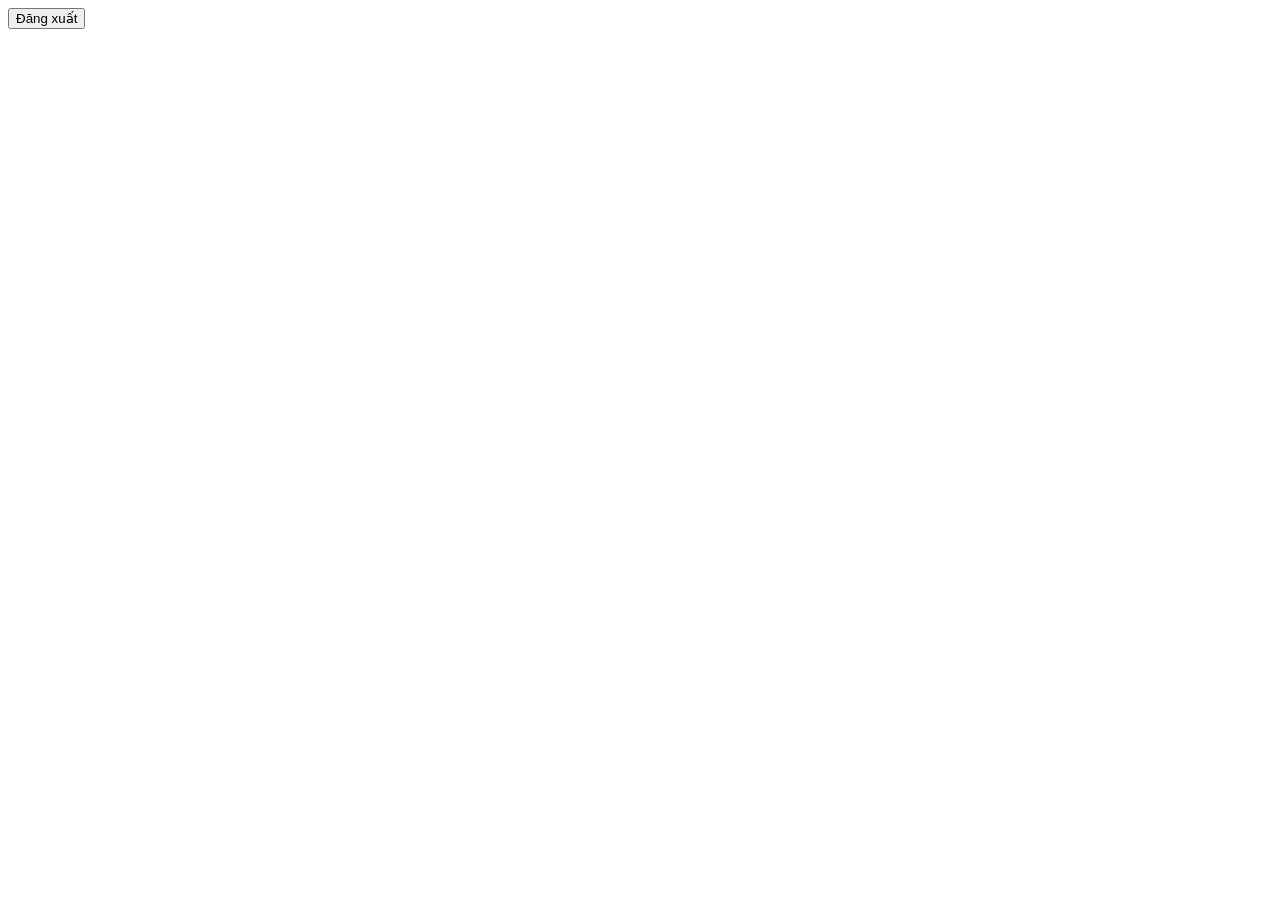
==== STRUCTURE_FINANCE/pages/admin.html @ 50f75bb6 "Add files via upload" ====
<!doctype html>
<html lang="vi">
  <head>
    <meta charset="UTF-8" />
    <meta name="viewport" content="width=device-width, initial-scale=1.0" />
    <title>Modal Đăng xuất</title>
    <style>
      .modal-overlay {
        display: none;
        position: fixed;
        top: 0;
        left: 0;
        width: 100%;
        height: 100%;
        background: rgba(0, 0, 0, 0.5);
        justify-content: center;
        align-items: center;
      }

      .modal {
        background: #fff;
        padding: 20px;
        border-radius: 8px;
        text-align: center;
        width: 300px;
        box-shadow: 0 4px 10px rgba(0, 0, 0, 0.3);
      }

      .modal button {
        margin: 10px;
        padding: 8px 16px;
        border: none;
        border-radius: 4px;
        cursor: pointer;
      }

      .confirm {
        background: #e74c3c;
        color: #fff;
      }

      .cancel {
        background: #bdc3c7;
      }
    </style>
  </head>
  <body>
    <button id="btn" type="submit">Đăng xuất</button>

    <div class="modal-overlay" id="modal">
      <div class="modal">
        <p>Bạn có chắc chắn muốn đăng xuất?</p>
        <button class="confirm" id="confirmBtn">Đăng xuất</button>
        <button class="cancel" id="cancelBtn">Hủy</button>
      </div>
    </div>

    <script>
      const btn = document.getElementById("btn");
      const modal = document.getElementById("modal");
      const confirmBtn = document.getElementById("confirmBtn");
      const cancelBtn = document.getElementById("cancelBtn");

      // Mở modal
      btn.addEventListener("click", () => {
        modal.style.display = "flex";
      });

      // Xác nhận đăng xuất
      confirmBtn.addEventListener("click", () => {
        modal.style.display = "none";
        console.log("Đã đăng xuất!");
        setTimeout(() => {
          window.location.href = "./login.html";
        }, 1500);
      });

      // Hủy
      cancelBtn.addEventListener("click", () => {
        modal.style.display = "none";
      });
    </script>
  </body>
</html>
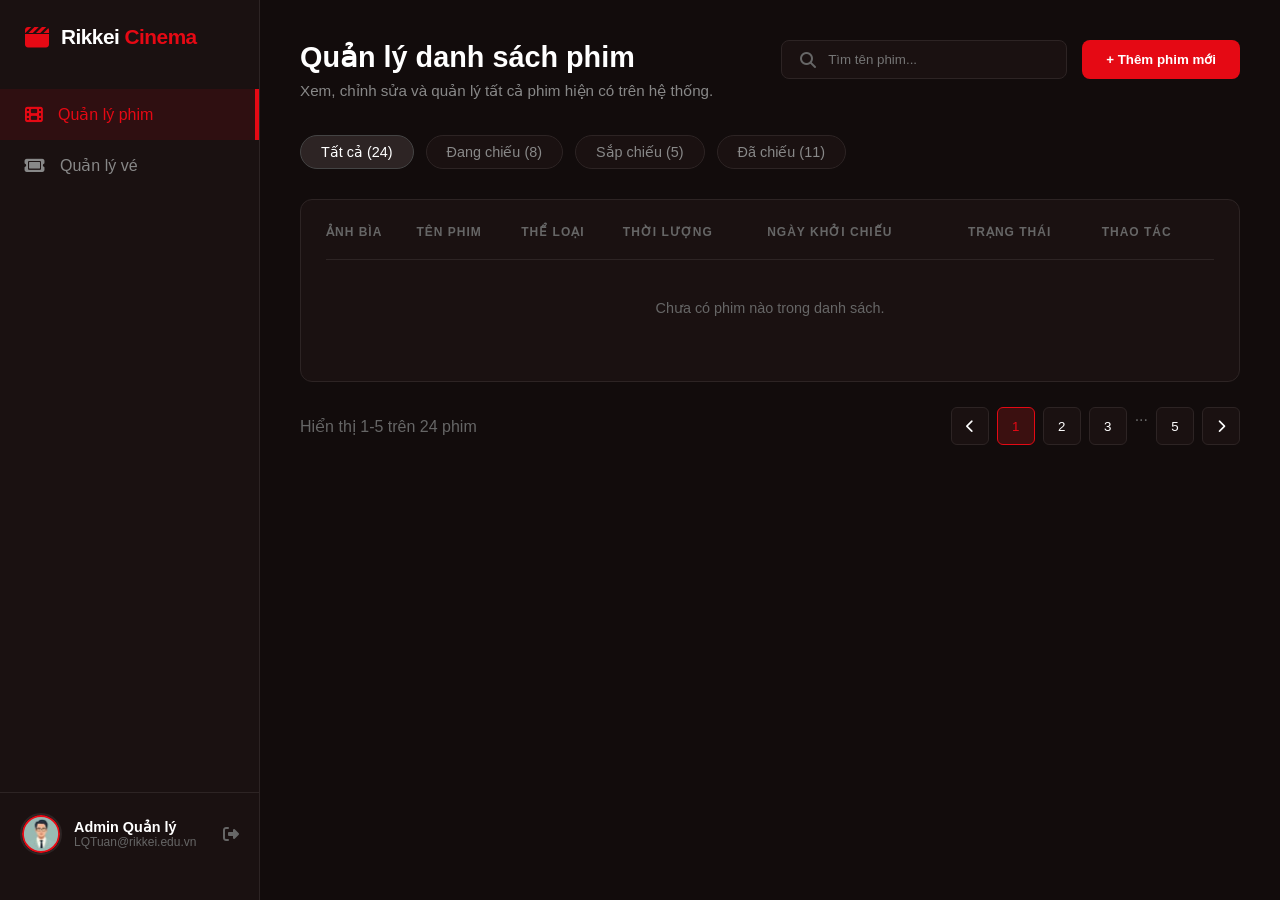
==== commit f28ceb20: "Add files via upload" ====
--- a/STRUCTURE_FINANCE/pages/admin.html
+++ b/STRUCTURE_FINANCE/pages/admin.html
@@ -3,82 +3,225 @@
   <head>
     <meta charset="UTF-8" />
     <meta name="viewport" content="width=device-width, initial-scale=1.0" />
-    <title>Modal Đăng xuất</title>
-    <style>
-      .modal-overlay {
-        display: none;
-        position: fixed;
-        top: 0;
-        left: 0;
-        width: 100%;
-        height: 100%;
-        background: rgba(0, 0, 0, 0.5);
-        justify-content: center;
-        align-items: center;
-      }
-
-      .modal {
-        background: #fff;
-        padding: 20px;
-        border-radius: 8px;
-        text-align: center;
-        width: 300px;
-        box-shadow: 0 4px 10px rgba(0, 0, 0, 0.3);
-      }
-
-      .modal button {
-        margin: 10px;
-        padding: 8px 16px;
-        border: none;
-        border-radius: 4px;
-        cursor: pointer;
-      }
-
-      .confirm {
-        background: #e74c3c;
-        color: #fff;
-      }
-
-      .cancel {
-        background: #bdc3c7;
-      }
-    </style>
+    <title>Quản lý phim - Rikkei Cinema</title>
+    <link
+      rel="stylesheet"
+      href="https://cdnjs.cloudflare.com/ajax/libs/font-awesome/6.4.0/css/all.min.css"
+    />
+    <link rel="stylesheet" href="../css/admin.css" />
   </head>
   <body>
-    <button id="btn" type="submit">Đăng xuất</button>
-
-    <div class="modal-overlay" id="modal">
-      <div class="modal">
-        <p>Bạn có chắc chắn muốn đăng xuất?</p>
-        <button class="confirm" id="confirmBtn">Đăng xuất</button>
-        <button class="cancel" id="cancelBtn">Hủy</button>
+    <div class="container">
+      <aside class="sidebar">
+        <div class="logo">
+          <i
+            class="fa-solid fa-clapperboard"
+            style="color: #e50914; font-size: 24px"
+          ></i>
+          <span class="logo-text">Rikkei <span>Cinema</span></span>
+        </div>
+
+        <nav class="menu">
+          <div class="menu-item active">
+            <i class="fa-solid fa-film"></i>
+            <span>Quản lý phim</span>
+          </div>
+          <div class="menu-item">
+            <i class="fa-solid fa-ticket"></i>
+            <span>Quản lý vé</span>
+          </div>
+        </nav>
+
+        <div class="user-profile">
+          <img
+            src="../assets/icon/Image+Border.svg"
+            alt="Avatar"
+            class="avatar"
+          />
+          <div class="user-info">
+            <p class="user-name">Admin Quản lý</p>
+            <p class="user-email">LQTuan@rikkei.edu.vn</p>
+          </div>
+          <i class="fa-solid fa-right-from-bracket logout-icon btn-out"></i>
+        </div>
+      </aside>
+
+      <main class="main-content">
+        <header class="header-main">
+          <div class="title-section">
+            <h1>Quản lý danh sách phim</h1>
+            <p>Xem, chỉnh sửa và quản lý tất cả phim hiện có trên hệ thống.</p>
+          </div>
+          <div class="action-section">
+            <div class="search-box">
+              <i class="fa-solid fa-magnifying-glass"></i>
+              <input type="text" placeholder="Tìm tên phim..." />
+            </div>
+            <button class="btn-add" id="open-modal-btn">+ Thêm phim mới</button>
+          </div>
+        </header>
+
+        <div class="filters">
+          <button class="filter-btn active">Tất cả (24)</button>
+          <button class="filter-btn">Đang chiếu (8)</button>
+          <button class="filter-btn">Sắp chiếu (5)</button>
+          <button class="filter-btn">Đã chiếu (11)</button>
+        </div>
+
+        <div class="table-container">
+          <table>
+            <thead>
+              <tr>
+                <th>ẢNH BÌA</th>
+                <th>TÊN PHIM</th>
+                <th>THỂ LOẠI</th>
+                <th>THỜI LƯỢNG</th>
+                <th>NGÀY KHỞI CHIẾU</th>
+                <th>TRẠNG THÁI</th>
+                <th>THAO TÁC</th>
+              </tr>
+            </thead>
+            <tbody id="movie-table-body"></tbody>
+          </table>
+        </div>
+
+        <footer class="pagination-footer">
+          <p>Hiển thị 1-5 trên 24 phim</p>
+          <div class="pagination">
+            <button><i class="fa-solid fa-chevron-left"></i></button>
+            <button class="active">1</button>
+            <button>2</button>
+            <button>3</button>
+            <span>...</span>
+            <button>5</button>
+            <button><i class="fa-solid fa-chevron-right"></i></button>
+          </div>
+        </footer>
+      </main>
+    </div>
+
+    <div class="modal-overlay" id="movie-modal">
+      <div class="modal-content">
+        <div class="modal-header">
+          <h2>Thêm Phim Mới</h2>
+          <button class="close-modal" id="close-modal">&times;</button>
+        </div>
+
+        <form id="movie-form">
+          <div class="form-group">
+            <label>Tên phim <span class="required">*</span></label>
+            <input
+              type="text"
+              id="movie-name"
+              placeholder="Nhập tên phim"
+              required
+            />
+          </div>
+
+          <div class="form-row">
+            <div class="form-group">
+              <label>Thể loại <span class="required">*</span></label>
+              <select id="movie-genre" required>
+                <option value="" disabled selected>Chọn thể loại</option>
+                <option value="Hành động">Hành động</option>
+                <option value="Viễn tưởng">Viễn tưởng</option>
+                <option value="Hoạt hình">Hoạt hình</option>
+                <option value="Kinh dị">Kinh dị</option>
+                <option value="Tình cảm">Tình cảm</option>
+              </select>
+            </div>
+            <div class="form-group">
+              <label>Thời lượng (phút) <span class="required">*</span></label>
+              <input
+                type="text"
+                id="movie-duration"
+                placeholder="Ví dụ: 120"
+                required
+              />
+            </div>
+          </div>
+
+          <div class="form-row">
+            <div class="form-group">
+              <label>Ngày khởi chiếu <span class="required">*</span></label>
+              <input type="date" id="movie-date" required />
+            </div>
+            <div class="form-group">
+              <label>Trạng thái</label>
+
+              <select id="movie-status">
+                <option value="1">Đang chiếu</option>
+                <option value="2">Sắp chiếu</option>
+                <option value="0">Đã chiếu</option>
+              </select>
+            </div>
+          </div>
+
+          <div class="form-group">
+            <label>Giá vé <span class="required">*</span></label>
+            <input
+              type="text"
+              id="movie-price"
+              placeholder="Nhập giá vé ...."
+              required
+            />
+          </div>
+
+          <div class="form-group">
+            <label>URL Ảnh bìa</label>
+            <div class="input-group">
+              <div class="url-input-wrapper">
+                <i class="fa-solid fa-link"></i>
+                <input
+                  type="text"
+                  id="movie-image"
+                  placeholder="https://example.com/poster.jpg"
+                />
+              </div>
+              <button type="button" class="btn-upload">Tải Ảnh</button>
+            </div>
+          </div>
+
+          <div class="form-group">
+            <label>Mô tả ngắn</label>
+            <textarea
+              id="movie-desc"
+              rows="3"
+              placeholder="Nhập tóm tắt nội dung phim..."
+            ></textarea>
+          </div>
+
+          <div class="modal-footer-btns">
+            <button type="button" class="btn-cancel" id="btn-cancel">
+              Hủy
+            </button>
+            <button type="submit" class="btn-submit-red">+ Thêm mới</button>
+          </div>
+        </form>
       </div>
     </div>
-
-    <script>
-      const btn = document.getElementById("btn");
-      const modal = document.getElementById("modal");
-      const confirmBtn = document.getElementById("confirmBtn");
-      const cancelBtn = document.getElementById("cancelBtn");
-
-      // Mở modal
-      btn.addEventListener("click", () => {
-        modal.style.display = "flex";
-      });
-
-      // Xác nhận đăng xuất
-      confirmBtn.addEventListener("click", () => {
-        modal.style.display = "none";
-        console.log("Đã đăng xuất!");
-        setTimeout(() => {
-          window.location.href = "./login.html";
-        }, 1500);
-      });
-
-      // Hủy
-      cancelBtn.addEventListener("click", () => {
-        modal.style.display = "none";
-      });
-    </script>
+    <div class="modal-overlay" id="logout-modal">
+      <div class="modal-content logout-box">
+        <div class="modal-header">
+          <h2>Xác nhận đăng xuất</h2>
+          <button class="close-modal" id="close-logout">&times;</button>
+        </div>
+        <div class="modal-body">
+          <p>
+            Bạn có chắc chắn muốn đăng xuất khỏi hệ thống
+            <strong>Rikkei Cinema</strong> không?
+          </p>
+        </div>
+        <div class="modal-footer-btns">
+          <button class="btn-cancel" id="btn-stay">Ở lại</button>
+          <button class="btn-submit-red" id="btn-confirm-logout">
+            Đăng xuất
+          </button>
+        </div>
+      </div>
+    </div>
+
+
+    <script src="../js/admin.js"></script>
   </body>
 </html>
--- a/STRUCTURE_FINANCE/css/admin.css
+++ b/STRUCTURE_FINANCE/css/admin.css
@@ -0,0 +1,503 @@
+* {
+  margin: 0;
+  padding: 0;
+  box-sizing: border-box;
+  font-family: "Roboto", sans-serif;
+}
+
+body {
+  background-color: #120c0c;
+  color: #ffffff;
+  overflow-x: hidden;
+}
+
+.container {
+  display: flex;
+  min-height: 100vh;
+}
+
+/* Sidebar */
+.sidebar {
+  width: 260px;
+  background-color: #1a1111;
+  border-right: 1px solid #2d2424;
+  display: flex;
+  flex-direction: column;
+  padding: 25px 0;
+  position: fixed;
+  height: 100vh;
+}
+
+.logo {
+  padding: 0 25px 40px;
+  display: flex;
+  align-items: center;
+  gap: 12px;
+}
+
+.logo-text {
+  font-weight: 700;
+  font-size: 1.3rem;
+  letter-spacing: -0.5px;
+}
+
+.logo-text span {
+  color: #e50914;
+}
+
+.menu {
+  flex-grow: 1;
+}
+
+.menu-item {
+  padding: 16px 25px;
+  display: flex;
+  align-items: center;
+  gap: 15px;
+  cursor: pointer;
+  color: #888;
+  transition: all 0.3s ease;
+}
+
+.menu-item i {
+  font-size: 1.1rem;
+}
+
+.menu-item.active {
+  background-color: rgba(229, 9, 20, 0.1);
+  color: #e50914;
+  border-right: 4px solid #e50914;
+}
+
+.user-profile {
+  padding: 20px;
+  border-top: 1px solid #2d2424;
+  display: flex;
+  align-items: center;
+  gap: 12px;
+}
+
+.avatar {
+  width: 42px;
+  height: 42px;
+  border-radius: 50%;
+  border: 2px solid #2d2424;
+}
+
+.user-info .user-name {
+  font-size: 0.9rem;
+  font-weight: 600;
+}
+
+.user-info .user-email {
+  font-size: 0.75rem;
+  color: #666;
+}
+
+.logout-icon {
+  margin-left: auto;
+  color: #666;
+  cursor: pointer;
+}
+
+/* Main Content */
+.main-content {
+  margin-left: 260px;
+  flex-grow: 1;
+  padding: 40px;
+}
+
+.header-main {
+  display: flex;
+  justify-content: space-between;
+  align-items: flex-start;
+  margin-bottom: 35px;
+}
+
+.title-section h1 {
+  font-size: 1.8rem;
+  margin-bottom: 8px;
+}
+
+.title-section p {
+  color: #888;
+  font-size: 0.95rem;
+}
+
+.action-section {
+  display: flex;
+  gap: 15px;
+}
+
+.search-box {
+  background-color: #1a1111;
+  border: 1px solid #2d2424;
+  border-radius: 8px;
+  padding: 10px 18px;
+  display: flex;
+  align-items: center;
+  gap: 12px;
+}
+
+.search-box i {
+  color: #666;
+}
+
+.search-box input {
+  background: transparent;
+  border: none;
+  color: white;
+  outline: none;
+  width: 220px;
+}
+
+.btn-add {
+  background-color: #e50914;
+  color: white;
+  border: none;
+  padding: 12px 24px;
+  border-radius: 8px;
+  font-weight: 600;
+  cursor: pointer;
+  transition: 0.3s;
+}
+
+.btn-add:hover {
+  background-color: #b20710;
+}
+
+/* Filters */
+.filters {
+  display: flex;
+  gap: 12px;
+  margin-bottom: 30px;
+}
+
+.filter-btn {
+  background-color: #1a1111;
+  border: 1px solid #2d2424;
+  color: #888;
+  padding: 8px 20px;
+  border-radius: 25px;
+  cursor: pointer;
+  font-size: 0.9rem;
+  transition: 0.3s;
+}
+
+.filter-btn.active {
+  background-color: #2d2424;
+  color: white;
+  border-color: #444;
+}
+
+/* Table */
+.table-container {
+  background-color: #1a1111;
+  border: 1px solid #2d2424;
+  border-radius: 12px;
+  padding: 25px;
+}
+
+table {
+  width: 100%;
+  border-collapse: collapse;
+}
+
+th {
+  text-align: left;
+  color: #666;
+  font-size: 0.75rem;
+  font-weight: 700;
+  padding-bottom: 20px;
+  text-transform: uppercase;
+  letter-spacing: 1px;
+}
+
+td {
+  padding: 18px 0;
+  border-top: 1px solid #2d2424;
+  font-size: 0.9rem;
+}
+
+.movie-poster {
+  width: 48px;
+  height: 68px;
+  border-radius: 6px;
+  object-fit: cover;
+}
+
+.badge {
+  background-color: #2d2424;
+  color: #aaa;
+  padding: 4px 10px;
+  border-radius: 4px;
+  font-size: 0.75rem;
+  margin-right: 5px;
+}
+
+.status-showing {
+  color: #22c55e;
+  background-color: rgba(34, 197, 94, 0.1);
+  padding: 6px 14px;
+  border-radius: 20px;
+  font-size: 0.8rem;
+  font-weight: 600;
+}
+
+.status-upcoming {
+  color: #f59e0b;
+  background-color: rgba(245, 158, 11, 0.1);
+  padding: 6px 14px;
+  border-radius: 20px;
+}
+
+.actions i {
+  margin-right: 18px;
+  cursor: pointer;
+  color: #666;
+  transition: 0.2s;
+}
+
+.actions i:hover {
+  color: white;
+}
+
+/* Modal System */
+.modal-overlay {
+  position: fixed;
+  top: 0;
+  left: 0;
+  width: 100%;
+  height: 100%;
+  background-color: rgba(0, 0, 0, 0.85);
+  display: none;
+  justify-content: center;
+  align-items: center;
+  z-index: 2000;
+  backdrop-filter: blur(4px);
+}
+
+.modal-overlay.show {
+  display: flex;
+}
+
+.modal-content {
+  background-color: #231b1b;
+  width: 90%;
+  max-width: 600px;
+  padding: 35px;
+  border-radius: 16px;
+  border: 1px solid #3d3434;
+  box-shadow: 0 20px 40px rgba(0, 0, 0, 0.5);
+}
+
+.modal-header {
+  display: flex;
+  justify-content: space-between;
+  align-items: center;
+  margin-bottom: 25px;
+}
+
+.close-modal {
+  background: none;
+  border: none;
+  color: #666;
+  font-size: 2rem;
+  cursor: pointer;
+}
+
+.form-group {
+  margin-bottom: 18px;
+}
+
+.required {
+  color: #e50914;
+}
+
+.form-group label {
+  display: block;
+  font-size: 0.85rem;
+  color: #efefef;
+  margin-bottom: 8px;
+}
+
+.form-group input,
+.form-group select,
+.form-group textarea {
+  width: 100%;
+  background-color: #312626;
+  border: 1px solid #453a3a;
+  padding: 12px 15px;
+  border-radius: 8px;
+  color: white;
+  outline: none;
+}
+
+.form-row {
+  display: grid;
+  grid-template-columns: 1fr 1fr;
+  gap: 20px;
+}
+
+.input-group {
+  display: flex;
+  gap: 12px;
+}
+
+.url-input-wrapper {
+  flex-grow: 1;
+  display: flex;
+  align-items: center;
+  background-color: #312626;
+  border: 1px solid #453a3a;
+  border-radius: 8px;
+  padding: 0 15px;
+}
+
+.url-input-wrapper input {
+  border: none;
+  padding: 12px 10px;
+}
+
+.btn-upload {
+  background-color: #312626;
+  color: #fff;
+  border: 1px solid #453a3a;
+  padding: 0 18px;
+  border-radius: 8px;
+  cursor: pointer;
+}
+
+.modal-footer-btns {
+  display: flex;
+  justify-content: flex-end;
+  gap: 12px;
+  margin-top: 30px;
+  border-top: 1px solid #3d3434;
+  padding-top: 25px;
+}
+
+.btn-cancel {
+  background: #312626;
+  color: white;
+  border: 1px solid #453a3a;
+  padding: 12px 25px;
+  border-radius: 8px;
+  cursor: pointer;
+}
+
+.btn-submit-red {
+  background: linear-gradient(135deg, #e50914, #b20710);
+  color: white;
+  border: none;
+  padding: 12px 30px;
+  border-radius: 8px;
+  font-weight: 700;
+  cursor: pointer;
+}
+
+/* Pagination */
+.pagination-footer {
+  display: flex;
+  justify-content: space-between;
+  align-items: center;
+  margin-top: 25px;
+  color: #666;
+}
+
+.pagination {
+  display: flex;
+  gap: 8px;
+}
+
+.pagination button {
+  background-color: #1a1111;
+  border: 1px solid #2d2424;
+  color: white;
+  width: 38px;
+  height: 38px;
+  border-radius: 6px;
+  cursor: pointer;
+}
+
+.pagination button.active {
+  background-color: #3b1010;
+  border-color: #e50914;
+  color: #e50914;
+}
+/* Modal logout */
+.logout-box {
+  max-width: 450px; /* Nhỏ hơn modal thêm phim */
+  text-align: center;
+}
+
+.logout-box .modal-header {
+  justify-content: center; /* Căn giữa tiêu đề */
+  position: relative;
+}
+
+.logout-box .close-modal {
+  position: absolute;
+  right: 0;
+}
+
+.logout-box .modal-body p {
+  color: #ccc;
+  margin: 20px 0 30px;
+  font-size: 1rem;
+  line-height: 1.5;
+}
+
+.logout-box .modal-footer-btns {
+  justify-content: center; /* Căn giữa các nút bấm */
+  gap: 20px;
+}
+/* Responsive */
+@media (max-width: 1024px) {
+  .sidebar {
+    width: 80px;
+  }
+  .logo-text,
+  .menu-item span,
+  .user-info,
+  .logout-icon {
+    display: none;
+  }
+  .main-content {
+    margin-left: 80px;
+  }
+  .menu-item {
+    justify-content: center;
+  }
+}
+
+@media (max-width: 768px) {
+  .container {
+    flex-direction: column;
+  }
+  .sidebar {
+    width: 100%;
+    height: auto;
+    position: relative;
+    flex-direction: row;
+    padding: 10px;
+  }
+  .main-content {
+    margin-left: 0;
+    padding: 20px;
+  }
+  .header-main {
+    flex-direction: column;
+    gap: 20px;
+  }
+  th:nth-child(4),
+  td:nth-child(4),
+  th:nth-child(5),
+  td:nth-child(5) {
+    display: none;
+  }
+  .form-row {
+    grid-template-columns: 1fr;
+    gap: 0;
+  }
+}
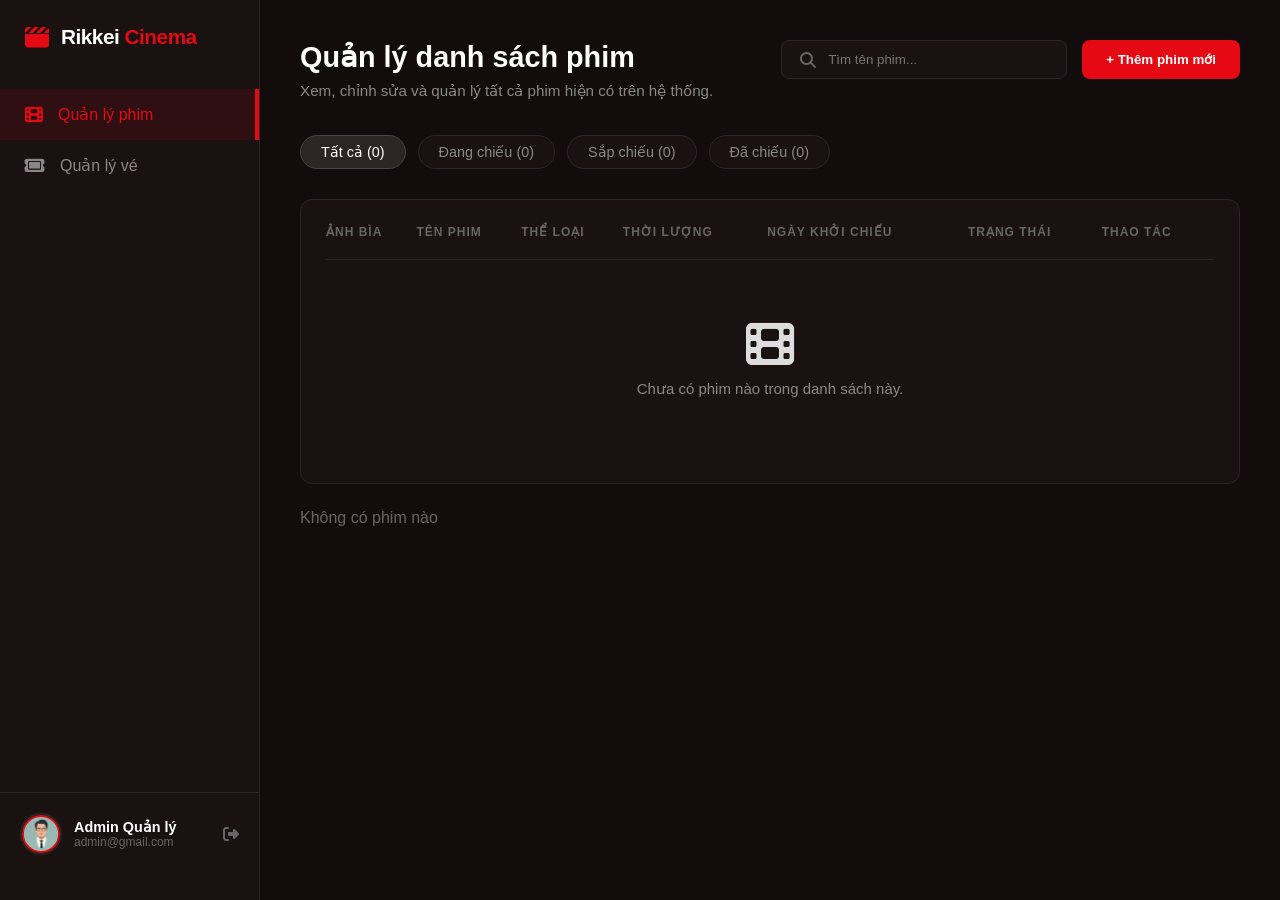
==== commit 26e65334: "Add files via upload" ====
--- a/STRUCTURE_FINANCE/pages/admin.html
+++ b/STRUCTURE_FINANCE/pages/admin.html
@@ -53,19 +53,39 @@
             <p>Xem, chỉnh sửa và quản lý tất cả phim hiện có trên hệ thống.</p>
           </div>
           <div class="action-section">
+            <!-- Search box -->
             <div class="search-box">
               <i class="fa-solid fa-magnifying-glass"></i>
-              <input type="text" placeholder="Tìm tên phim..." />
+              <input
+                type="text"
+                placeholder="Tìm tên phim..."
+                id="search-input"
+                autocomplete="off"
+              />
+              <!-- Nút xóa được thêm bằng JS -->
             </div>
             <button class="btn-add" id="open-modal-btn">+ Thêm phim mới</button>
           </div>
         </header>
 
+        <!-- Filter buttons với data-filter để JS nhận diện -->
         <div class="filters">
-          <button class="filter-btn active">Tất cả (24)</button>
-          <button class="filter-btn">Đang chiếu (8)</button>
-          <button class="filter-btn">Sắp chiếu (5)</button>
-          <button class="filter-btn">Đã chiếu (11)</button>
+          <button class="filter-btn active" data-filter="all">
+            <span class="dot"></span>
+            Tất cả (0)
+          </button>
+          <button class="filter-btn" data-filter="showing">
+            <span class="dot"></span>
+            Đang chiếu (0)
+          </button>
+          <button class="filter-btn" data-filter="upcoming">
+            <span class="dot"></span>
+            Sắp chiếu (0)
+          </button>
+          <button class="filter-btn" data-filter="ended">
+            <span class="dot"></span>
+            Đã chiếu (0)
+          </button>
         </div>
 
         <div class="table-container">
@@ -86,7 +106,7 @@
         </div>
 
         <footer class="pagination-footer">
-          <p>Hiển thị 1-5 trên 24 phim</p>
+          <p>Hiển thị 1-5 trên 0 phim</p>
           <div class="pagination">
             <button><i class="fa-solid fa-chevron-left"></i></button>
             <button class="active">1</button>
@@ -100,6 +120,7 @@
       </main>
     </div>
 
+    <!-- Modal thêm/sửa phim -->
     <div class="modal-overlay" id="movie-modal">
       <div class="modal-content">
         <div class="modal-header">
@@ -110,18 +131,13 @@
         <form id="movie-form">
           <div class="form-group">
             <label>Tên phim <span class="required">*</span></label>
-            <input
-              type="text"
-              id="movie-name"
-              placeholder="Nhập tên phim"
-              required
-            />
+            <input type="text" id="movie-name" placeholder="Nhập tên phim" />
           </div>
 
           <div class="form-row">
             <div class="form-group">
               <label>Thể loại <span class="required">*</span></label>
-              <select id="movie-genre" required>
+              <select id="movie-genre">
                 <option value="" disabled selected>Chọn thể loại</option>
                 <option value="Hành động">Hành động</option>
                 <option value="Viễn tưởng">Viễn tưởng</option>
@@ -132,23 +148,17 @@
             </div>
             <div class="form-group">
               <label>Thời lượng (phút) <span class="required">*</span></label>
-              <input
-                type="text"
-                id="movie-duration"
-                placeholder="Ví dụ: 120"
-                required
-              />
+              <input type="text" id="movie-duration" placeholder="Ví dụ: 120" />
             </div>
           </div>
 
           <div class="form-row">
             <div class="form-group">
               <label>Ngày khởi chiếu <span class="required">*</span></label>
-              <input type="date" id="movie-date" required />
+              <input type="date" id="movie-date" />
             </div>
             <div class="form-group">
               <label>Trạng thái</label>
-
               <select id="movie-status">
                 <option value="1">Đang chiếu</option>
                 <option value="2">Sắp chiếu</option>
@@ -160,10 +170,9 @@
           <div class="form-group">
             <label>Giá vé <span class="required">*</span></label>
             <input
-              type="text"
+              type="number"
               id="movie-price"
               placeholder="Nhập giá vé ...."
-              required
             />
           </div>
 
@@ -200,6 +209,8 @@
         </form>
       </div>
     </div>
+
+    <!-- Modal đăng xuất -->
     <div class="modal-overlay" id="logout-modal">
       <div class="modal-content logout-box">
         <div class="modal-header">
@@ -221,7 +232,28 @@
       </div>
     </div>
 
-
+    <!-- Modal xóa phim -->
+    <div id="delete-confirm-modal" class="modal">
+      <div class="modal-content-delete">
+        <div class="modal-body-delete">
+          <div class="icon-warning-delete">
+            <i class="fa-solid fa-triangle-exclamation"></i>
+          </div>
+          <h2>Xác nhận xóa phim</h2>
+          <p>
+            Bạn có chắc chắn muốn xóa phim
+            <strong id="delete-movie-name"></strong> không? Hành động này không
+            thể hoàn tác.
+          </p>
+        </div>
+        <div class="modal-footer-delete">
+          <button id="btn-cancel-delete" class="btn-cancel">Hủy</button>
+          <button id="btn-confirm-delete" class="btn-confirm">Xóa ngay</button>
+        </div>
+      </div>
+    </div>
+
+    <div id="toast-container"></div>
     <script src="../js/admin.js"></script>
   </body>
 </html>
--- a/STRUCTURE_FINANCE/css/admin.css
+++ b/STRUCTURE_FINANCE/css/admin.css
@@ -233,6 +233,15 @@
   border-radius: 4px;
   font-size: 0.75rem;
   margin-right: 5px;
+}
+
+.status-ended {
+  color: gray;
+  background-color: rgba(107, 114, 128, 0.1);
+  padding: 6px 14px;
+  border-radius: 20px;
+  font-size: 0.8rem;
+  font-weight: 600;
 }
 
 .status-showing {
@@ -277,6 +286,26 @@
   backdrop-filter: blur(4px);
 }
 
+#movie-modal {
+  max-height: 100%; /* Hoặc dùng 70vh để tự thích ứng với màn hình */
+  overflow-y: auto;
+  overflow-x: hidden; /* Chặn cuộn ngang không cần thiết */
+  padding-right: 15px; /* Tạo khoảng trống cho thanh cuộn */
+}
+
+/* Tùy chỉnh thanh cuộn cho đẹp hơn (nếu muốn) */
+#movie-modal::-webkit-scrollbar {
+  width: 6px;
+}
+
+#movie-modal::-webkit-scrollbar-track {
+  background: #251c1b;
+}
+
+#movie-modal::-webkit-scrollbar-thumb {
+  background: #e50914;
+  border-radius: 10px;
+}
 .modal-overlay.show {
   display: flex;
 }
@@ -452,6 +481,153 @@
   justify-content: center; /* Căn giữa các nút bấm */
   gap: 20px;
 }
+
+/* Container cho modal xóa */
+#delete-confirm-modal {
+  display: none; /* Ẩn mặc định */
+  position: fixed;
+  z-index: 2000;
+  left: 0;
+  top: 0;
+  width: 100%;
+  height: 100%;
+  background-color: rgba(0, 0, 0, 0.8);
+  align-items: center;
+  justify-content: center;
+}
+
+#delete-confirm-modal.show {
+  display: flex; /* Hiện khi thêm class show */
+}
+
+.modal-content-delete {
+  background-color: #1e252f;
+  width: 90%;
+  max-width: 400px;
+  border-radius: 12px;
+  color: white;
+  text-align: center;
+  overflow: hidden;
+}
+
+.modal-body-delete {
+  padding: 30px 20px;
+}
+
+.icon-warning-delete {
+  width: 60px;
+  height: 60px;
+  margin: 0 auto 20px;
+  border: 2px solid #e50914;
+  border-radius: 50%;
+  display: flex;
+  align-items: center;
+  justify-content: center;
+  color: #e50914;
+  font-size: 24px;
+}
+
+.modal-footer-delete {
+  background-color: #252d37;
+  padding: 15px;
+  display: flex;
+  justify-content: flex-end;
+  gap: 10px;
+}
+
+.btn-cancel {
+  background: #323d4d;
+  color: white;
+  border: none;
+  padding: 10px 20px;
+  border-radius: 5px;
+  cursor: pointer;
+}
+.btn-confirm {
+  background: #e50914;
+  color: white;
+  border: none;
+  padding: 10px 20px;
+  border-radius: 5px;
+  cursor: pointer;
+  font-weight: bold;
+}
+
+#toast-container {
+  position: fixed;
+  top: 20px;
+  right: 20px;
+  z-index: 9999;
+}
+
+.toast {
+  background-color: #1e252f;
+  color: white;
+  padding: 15px 20px;
+  border-radius: 8px;
+  margin-bottom: 10px;
+  display: flex;
+  align-items: center;
+  min-width: 300px;
+  box-shadow: 0 4px 12px rgba(0, 0, 0, 0.3);
+  position: relative;
+  overflow: hidden;
+  animation: slideIn 0.3s ease forwards;
+  border-left: 4px solid transparent;
+}
+
+/* Hiệu ứng trượt */
+@keyframes slideIn {
+  from {
+    transform: translateX(100%);
+    opacity: 0;
+  }
+  to {
+    transform: translateX(0);
+    opacity: 1;
+  }
+}
+
+@keyframes fadeOut {
+  to {
+    opacity: 0;
+    transform: translateX(50%);
+  }
+}
+
+/* Các loại toast */
+.toast-success {
+  border-left-color: #e50914;
+} /* Đã xóa */
+.toast-cancel {
+  border-left-color: #e50914;
+} /* Đã hủy */
+
+.toast-icon {
+  font-size: 24px;
+  margin-right: 15px;
+  color: #e50914;
+}
+
+.toast-content h4 {
+  margin: 0;
+  font-size: 16px;
+  font-weight: bold;
+}
+
+.toast-content p {
+  margin: 5px 0 0;
+  font-size: 14px;
+  color: #a0a0a0;
+}
+
+.toast-close {
+  position: absolute;
+  top: 10px;
+  right: 10px;
+  cursor: pointer;
+  color: #666;
+}
 /* Responsive */
 @media (max-width: 1024px) {
   .sidebar {
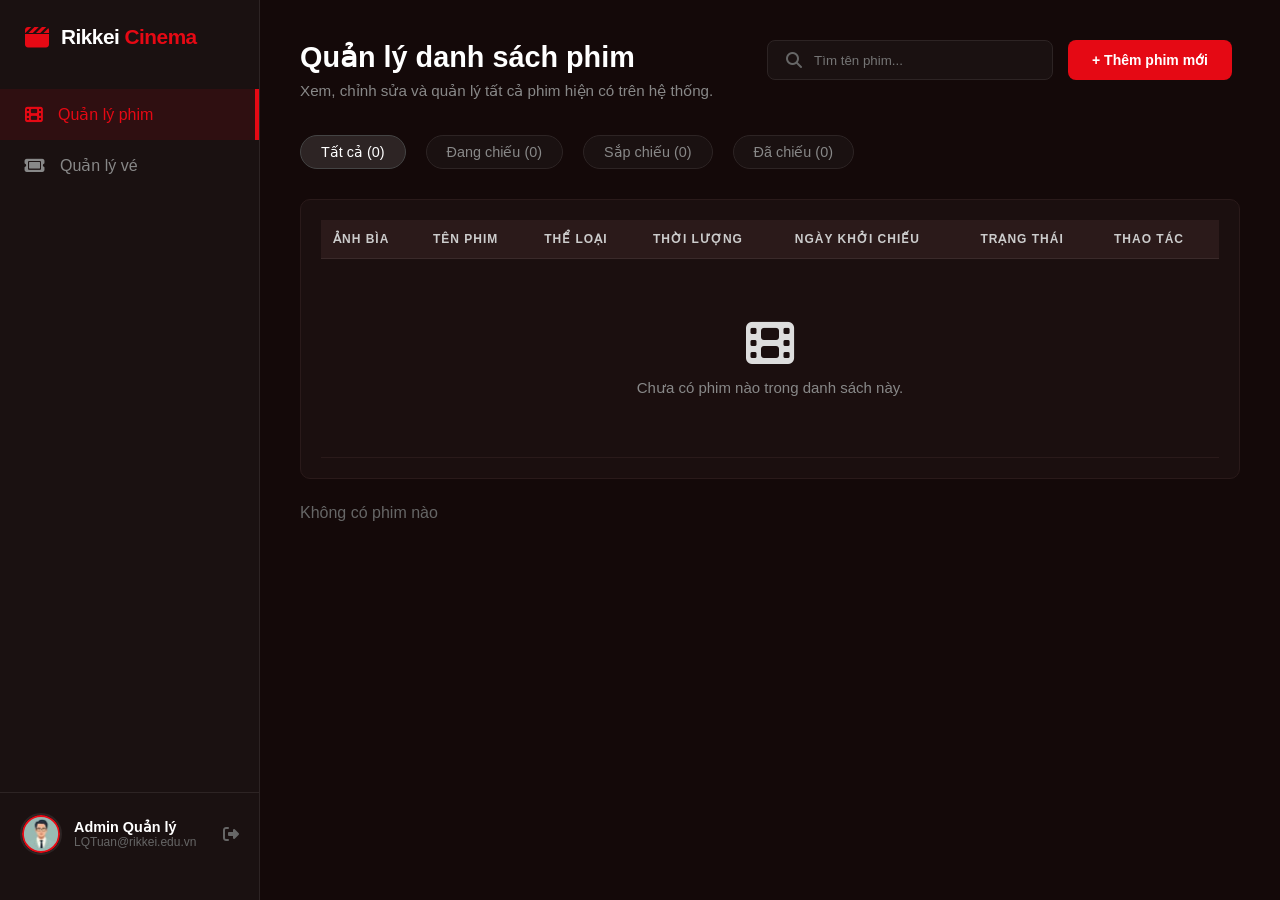
==== commit 4d91774e: "Add files via upload" ====
--- a/STRUCTURE_FINANCE/pages/admin.html
+++ b/STRUCTURE_FINANCE/pages/admin.html
@@ -3,7 +3,7 @@
   <head>
     <meta charset="UTF-8" />
     <meta name="viewport" content="width=device-width, initial-scale=1.0" />
-    <title>Quản lý phim - Rikkei Cinema</title>
+    <title>Quản lý hệ thống - Rikkei Cinema</title>
     <link
       rel="stylesheet"
       href="https://cdnjs.cloudflare.com/ajax/libs/font-awesome/6.4.0/css/all.min.css"
@@ -22,14 +22,16 @@
         </div>
 
         <nav class="menu">
-          <div class="menu-item active">
-            <i class="fa-solid fa-film"></i>
-            <span>Quản lý phim</span>
-          </div>
-          <div class="menu-item">
-            <i class="fa-solid fa-ticket"></i>
+<a class="menu-item active" href="./ticket.html" style="text-decoration:none;">
+
+  <i class="fa-solid fa-film"></i>
+  <span>Quản lý phim</span>
+</a>
+
+ <a class="menu-item" href="ticket.html" style="text-decoration:none;"><i class="fa-solid fa-ticket"></i>
             <span>Quản lý vé</span>
-          </div>
+</a>
+            
         </nav>
 
         <div class="user-profile">
@@ -47,80 +49,70 @@
       </aside>
 
       <main class="main-content">
-        <header class="header-main">
-          <div class="title-section">
-            <h1>Quản lý danh sách phim</h1>
-            <p>Xem, chỉnh sửa và quản lý tất cả phim hiện có trên hệ thống.</p>
-          </div>
-          <div class="action-section">
-            <!-- Search box -->
-            <div class="search-box">
-              <i class="fa-solid fa-magnifying-glass"></i>
-              <input
-                type="text"
-                placeholder="Tìm tên phim..."
-                id="search-input"
-                autocomplete="off"
-              />
-              <!-- Nút xóa được thêm bằng JS -->
-            </div>
-            <button class="btn-add" id="open-modal-btn">+ Thêm phim mới</button>
-          </div>
-        </header>
-
-        <!-- Filter buttons với data-filter để JS nhận diện -->
-        <div class="filters">
-          <button class="filter-btn active" data-filter="all">
-            <span class="dot"></span>
-            Tất cả (0)
-          </button>
-          <button class="filter-btn" data-filter="showing">
-            <span class="dot"></span>
-            Đang chiếu (0)
-          </button>
-          <button class="filter-btn" data-filter="upcoming">
-            <span class="dot"></span>
-            Sắp chiếu (0)
-          </button>
-          <button class="filter-btn" data-filter="ended">
-            <span class="dot"></span>
-            Đã chiếu (0)
-          </button>
-        </div>
-
-        <div class="table-container">
-          <table>
-            <thead>
-              <tr>
-                <th>ẢNH BÌA</th>
-                <th>TÊN PHIM</th>
-                <th>THỂ LOẠI</th>
-                <th>THỜI LƯỢNG</th>
-                <th>NGÀY KHỞI CHIẾU</th>
-                <th>TRẠNG THÁI</th>
-                <th>THAO TÁC</th>
-              </tr>
-            </thead>
-            <tbody id="movie-table-body"></tbody>
-          </table>
-        </div>
-
-        <footer class="pagination-footer">
-          <p>Hiển thị 1-5 trên 0 phim</p>
-          <div class="pagination">
-            <button><i class="fa-solid fa-chevron-left"></i></button>
-            <button class="active">1</button>
-            <button>2</button>
-            <button>3</button>
-            <span>...</span>
-            <button>5</button>
-            <button><i class="fa-solid fa-chevron-right"></i></button>
-          </div>
-        </footer>
-      </main>
-    </div>
-
-    <!-- Modal thêm/sửa phim -->
+        <!-- ===== QUẢN LÝ PHIM ===== -->
+        <div id="movie-view" class="view-section">
+          <header class="header-main">
+            <div class="title-section">
+              <h1>Quản lý danh sách phim</h1>
+              <p>
+                Xem, chỉnh sửa và quản lý tất cả phim hiện có trên hệ thống.
+              </p>
+            </div>
+            <div class="action-section">
+              <div class="search-box">
+                <i class="fa-solid fa-magnifying-glass"></i>
+                <input
+                  type="text"
+                  placeholder="Tìm tên phim..."
+                  id="search-input"
+                  autocomplete="off"
+                />
+              </div>
+              <button class="btn-add" id="open-modal-btn">
+                + Thêm phim mới
+              </button>
+            </div>
+          </header>
+
+          <div class="filters">
+            <button class="filter-btn active" data-filter="all">
+              <span class="dot"></span>Tất cả (0)
+            </button>
+            <button class="filter-btn" data-filter="showing">
+              <span class="dot"></span>Đang chiếu (0)
+            </button>
+            <button class="filter-btn" data-filter="upcoming">
+              <span class="dot"></span>Sắp chiếu (0)
+            </button>
+            <button class="filter-btn" data-filter="ended">
+              <span class="dot"></span>Đã chiếu (0)
+            </button>
+          </div>
+
+          <div class="table-container">
+            <table>
+              <thead>
+                <tr>
+                  <th>ẢNH BÌA</th>
+                  <th>TÊN PHIM</th>
+                  <th>THỂ LOẠI</th>
+                  <th>THỜI LƯỢNG</th>
+                  <th>NGÀY KHỞI CHIẾU</th>
+                  <th>TRẠNG THÁI</th>
+                  <th>THAO TÁC</th>
+                </tr>
+              </thead>
+              <tbody id="movie-table-body"></tbody>
+            </table>
+          </div>
+
+          <footer class="pagination-footer">
+            <p>Hiển thị 1-5 trên 0 phim</p>
+            <div class="pagination"></div>
+          </footer>
+        </div>
+
+    <!-- ===== MODAL THÊM / SỬA PHIM ===== -->
     <div class="modal-overlay" id="movie-modal">
       <div class="modal-content">
         <div class="modal-header">
@@ -132,6 +124,7 @@
           <div class="form-group">
             <label>Tên phim <span class="required">*</span></label>
             <input type="text" id="movie-name" placeholder="Nhập tên phim" />
+            <span class="error" id="errName"></span>
           </div>
 
           <div class="form-row">
@@ -145,10 +138,12 @@
                 <option value="Kinh dị">Kinh dị</option>
                 <option value="Tình cảm">Tình cảm</option>
               </select>
+              <span class="error" id="errGenre"></span>
             </div>
             <div class="form-group">
               <label>Thời lượng (phút) <span class="required">*</span></label>
               <input type="text" id="movie-duration" placeholder="Ví dụ: 120" />
+              <span class="error" id="errDuration"></span>
             </div>
           </div>
 
@@ -156,6 +151,7 @@
             <div class="form-group">
               <label>Ngày khởi chiếu <span class="required">*</span></label>
               <input type="date" id="movie-date" />
+              <span class="error" id="errDate"></span>
             </div>
             <div class="form-group">
               <label>Trạng thái</label>
@@ -164,6 +160,7 @@
                 <option value="2">Sắp chiếu</option>
                 <option value="0">Đã chiếu</option>
               </select>
+              <span class="error" id="errStatus"></span>
             </div>
           </div>
 
@@ -174,6 +171,7 @@
               id="movie-price"
               placeholder="Nhập giá vé ...."
             />
+            <span class="error" id="errPrice"></span>
           </div>
 
           <div class="form-group">
@@ -189,6 +187,7 @@
               </div>
               <button type="button" class="btn-upload">Tải Ảnh</button>
             </div>
+            <span class="error" id="errImg"></span>
           </div>
 
           <div class="form-group">
@@ -210,7 +209,7 @@
       </div>
     </div>
 
-    <!-- Modal đăng xuất -->
+    <!-- ===== MODAL ĐĂNG XUẤT ===== -->
     <div class="modal-overlay" id="logout-modal">
       <div class="modal-content logout-box">
         <div class="modal-header">
@@ -232,7 +231,7 @@
       </div>
     </div>
 
-    <!-- Modal xóa phim -->
+    <!-- ===== MODAL XÓA PHIM ===== -->
     <div id="delete-confirm-modal" class="modal">
       <div class="modal-content-delete">
         <div class="modal-body-delete">
@@ -254,6 +253,7 @@
     </div>
 
     <div id="toast-container"></div>
+
     <script src="../js/admin.js"></script>
   </body>
 </html>
--- a/STRUCTURE_FINANCE/css/admin.css
+++ b/STRUCTURE_FINANCE/css/admin.css
@@ -313,11 +313,32 @@
 .modal-content {
   background-color: #231b1b;
   width: 90%;
-  max-width: 600px;
-  padding: 35px;
+  max-width: 500px; /* Giảm chiều rộng */
+  max-height: 80vh; /* Quan trọng: giới hạn chiều cao */
+  padding: 25px;
   border-radius: 16px;
   border: 1px solid #3d3434;
   box-shadow: 0 20px 40px rgba(0, 0, 0, 0.5);
+
+  overflow-y: auto; /* Cho phép cuộn bên trong modal */
+}
+
+.modal-content::-webkit-scrollbar {
+  width: 8px;
+}
+
+.modal-content::-webkit-scrollbar-track {
+  background: #1a1414; /* màu nền thanh cuộn */
+  border-radius: 10px;
+}
+
+.modal-content::-webkit-scrollbar-thumb {
+  background: linear-gradient(180deg, gray, gray); /* màu chính */
+  border-radius: 10px;
+}
+
+.modal-content::-webkit-scrollbar-thumb:hover {
+  background: #ff1f2f; /* hover sáng hơn */
 }
 
 .modal-header {
@@ -341,6 +362,12 @@
 
 .required {
   color: #e50914;
+}
+
+.error {
+  color: red;
+  font-weight: 700;
+  font-size: 15px;
 }
 
 .form-group label {
@@ -597,7 +624,7 @@
 
 /* Các loại toast */
 .toast-success {
-  border-left-color: #e50914;
+  border-left-color: green;
 } /* Đã xóa */
 .toast-cancel {
   border-left-color: #e50914;
@@ -606,9 +633,13 @@
 .toast-icon {
   font-size: 24px;
   margin-right: 15px;
-  color: #e50914;
-}
-
+}
+.toast-icon .cancel {
+  color: red;
+}
+.toast-icon .success {
+  color: green;
+}
 .toast-content h4 {
   margin: 0;
   font-size: 16px;
@@ -677,3 +708,113 @@
     gap: 0;
   }
 }
+
+/* ===== TABLE ===== */
+table {
+  width: 100%;
+  border-collapse: collapse;
+  color: #fff;
+  font-size: 14px;
+}
+
+thead {
+  background: #2b1a1a;
+}
+
+thead th {
+  padding: 12px;
+  text-align: left;
+  font-weight: 600;
+  color: #ccc;
+  border-bottom: 1px solid #3a2a2a;
+}
+
+tbody tr {
+  border-bottom: 1px solid #2a1a1a;
+  transition: 0.3s;
+}
+
+tbody tr:hover {
+  background: #2a1a1a;
+}
+.color-red {
+  color: red;
+}
+tbody td {
+  padding: 12px;
+  vertical-align: middle;
+}
+/* ===== SMALL TEXT ===== */
+td span {
+  color: #888;
+  font-size: 12px;
+}
+
+/* ===== STATUS BADGE ===== */
+.status {
+  padding: 4px 10px;
+  border-radius: 999px;
+  font-size: 12px;
+  font-weight: 500;
+}
+
+/* Đã thanh toán */
+.status.success {
+  background: rgba(0, 255, 150, 0.1);
+  color: #00d084;
+  border: 1px solid #00d084;
+}
+
+/* Chờ xử lý */
+.status.pending {
+  background: rgba(255, 170, 0, 0.1);
+  color: #ffaa00;
+  border: 1px solid #ffaa00;
+}
+
+/* Đã hủy */
+.status.cancel {
+  background: rgba(255, 0, 0, 0.1);
+  color: #ff4d4f;
+  border: 1px solid #ff4d4f;
+}
+
+/* ===== BUTTON ===== */
+button {
+  border: none;
+  background: transparent;
+  cursor: pointer;
+  margin-right: 8px;
+  font-size: 14px;
+  transition: 0.2s;
+}
+
+/* Edit */
+.btn-edit {
+  color: #4da6ff;
+}
+
+.btn-edit:hover {
+  color: #1a8cff;
+}
+
+/* Delete */
+.btn-delete {
+  color: #ff4d4f;
+}
+
+.btn-delete:hover {
+  color: #ff1a1a;
+}
+
+/* ===== CONTAINER (giống nền ảnh) ===== */
+body {
+  background: #140909;
+}
+
+.table-container {
+  background: #1b0f0f;
+  padding: 20px;
+  border-radius: 10px;
+  border: 1px solid #2a1a1a;
+}
